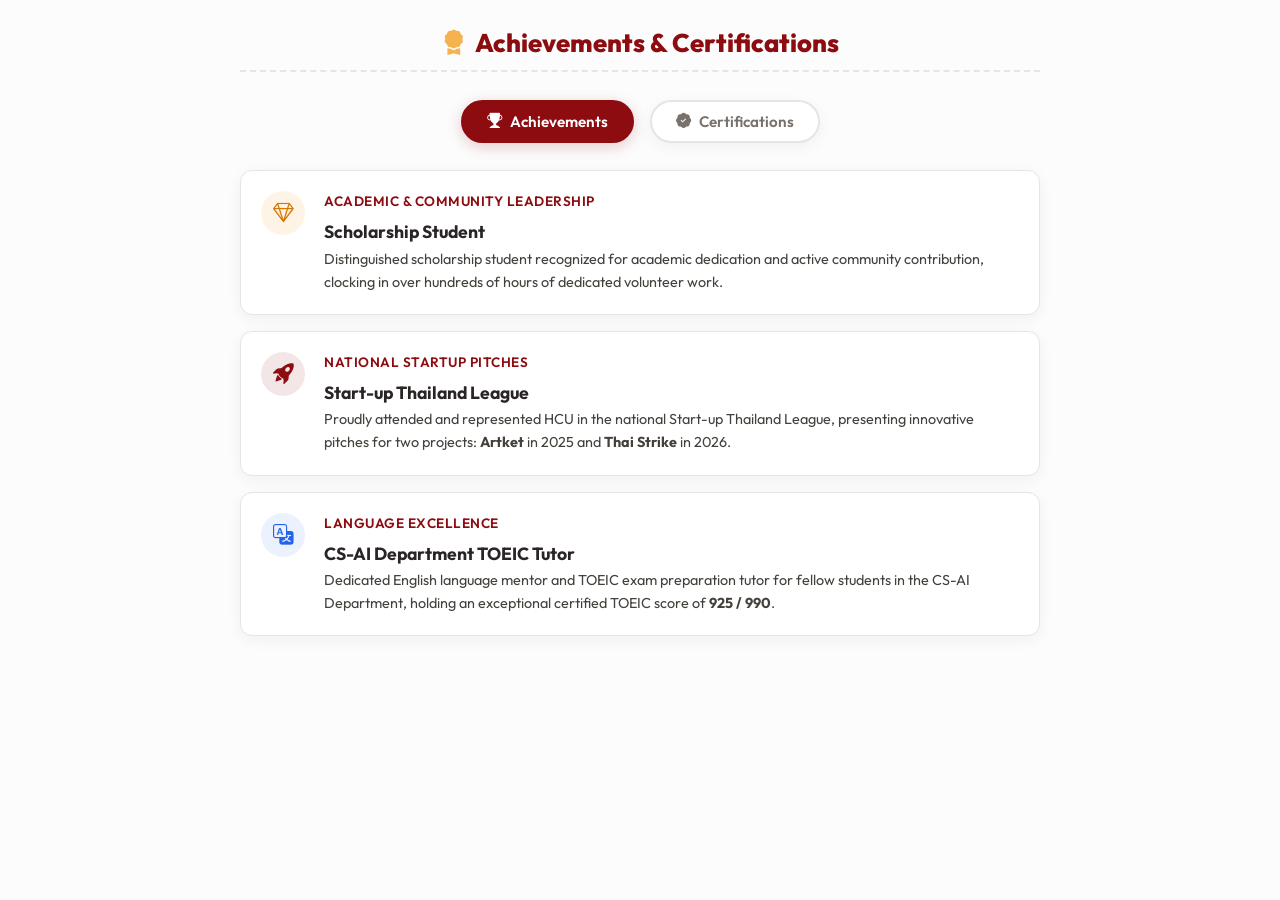
==== achievements.html @ 488669ae "Add files via upload" ====
<!DOCTYPE html>
<html lang="en">
<head>
  <meta charset="UTF-8">
  <meta name="viewport" content="width=device-width, initial-scale=1.0">
  <title>Achievements & Certifications</title>
  <link href="https://fonts.googleapis.com/css2?family=Outfit:wght@300;400;600;700&display=swap" rel="stylesheet">
  <link href="https://cdn.jsdelivr.net/npm/bootstrap-icons@1.10.5/font/bootstrap-icons.css" rel="stylesheet">
  <style>
    :root {
      --primary: #8c0c10; /* Matching MaryIsBat brand theme */
      --primary-hover: #b91c1c;
      --bg-light: #fcfcfc;
      --text-dark: #292524;
      --text-muted: #78716c;
      --accent: #f4b251;
      --transition: all 0.3s cubic-bezier(0.25, 0.8, 0.25, 1);
      --border-radius: 12px;
      --shadow: 0 4px 15px rgba(0, 0, 0, 0.05);
      --border: #e7e5e4;
    }

    * {
      box-sizing: border-box;
      margin: 0;
      padding: 0;
    }

    body {
      font-family: 'Outfit', sans-serif;
      background-color: var(--bg-light);
      color: var(--text-dark);
      padding: 1.5rem;
      min-height: 100vh;
      display: flex;
      flex-direction: column;
      overflow-x: hidden;
      line-height: 1.5;
    }

    .container {
      max-width: 800px;
      margin: 0 auto;
      width: 100%;
      display: flex;
      flex-direction: column;
      gap: 1.2rem;
    }

    header {
      text-align: center;
      padding-bottom: 0.5rem;
      border-bottom: 2px dashed var(--border);
    }

    h1 {
      font-size: 1.6rem;
      font-weight: 800;
      color: var(--primary);
      display: flex;
      align-items: center;
      justify-content: center;
      gap: 8px;
    }

    h1 i {
      color: var(--accent);
      animation: float 2s ease-in-out infinite alternate;
    }

    @keyframes float {
      from { transform: translateY(0); }
      to { transform: translateY(-4px); }
    }

    /* Tab Buttons Styling */
    .tabs-nav {
      display: flex;
      justify-content: center;
      gap: 1rem;
      margin: 0.5rem 0;
    }

    .tab-btn {
      background: #ffffff;
      border: 2px solid var(--border);
      color: var(--text-muted);
      padding: 10px 24px;
      border-radius: 30px;
      font-family: 'Outfit', sans-serif;
      font-weight: 600;
      font-size: 0.95rem;
      cursor: pointer;
      display: flex;
      align-items: center;
      gap: 8px;
      transition: var(--transition);
      box-shadow: var(--shadow);
    }

    .tab-btn:hover {
      border-color: var(--primary);
      color: var(--primary);
      transform: translateY(-1px);
    }

    .tab-btn.active {
      background: var(--primary);
      border-color: var(--primary);
      color: #ffffff;
      box-shadow: 0 4px 15px rgba(140, 12, 16, 0.2);
    }

    /* Content Area Styles */
    .tab-content {
      display: none;
      animation: fadeIn 0.4s ease-out forwards;
    }

    .tab-content.active {
      display: block;
    }

    @keyframes fadeIn {
      from { opacity: 0; transform: translateY(10px); }
      to { opacity: 1; transform: translateY(0); }
    }

    /* Achievements Timeline Card Styling */
    .achieve-list {
      display: flex;
      flex-direction: column;
      gap: 1rem;
    }

    .achieve-card {
      background: #ffffff;
      border: 1px solid var(--border);
      border-radius: var(--border-radius);
      padding: 1.25rem;
      box-shadow: var(--shadow);
      display: flex;
      gap: 1.2rem;
      align-items: flex-start;
      transition: var(--transition);
    }

    .achieve-card:hover {
      transform: translateY(-2px);
      box-shadow: 0 8px 25px rgba(0, 0, 0, 0.08);
      border-color: rgba(140, 12, 16, 0.2);
    }

    .achieve-icon {
      background: rgba(244, 178, 81, 0.15);
      color: #d97706;
      width: 44px;
      height: 44px;
      border-radius: 50%;
      display: flex;
      align-items: center;
      justify-content: center;
      font-size: 1.3rem;
      flex-shrink: 0;
    }

    .achieve-card:nth-child(2) .achieve-icon {
      background: rgba(140, 12, 16, 0.1);
      color: var(--primary);
    }

    .achieve-card:nth-child(3) .achieve-icon {
      background: rgba(59, 130, 246, 0.1);
      color: #2563eb;
    }

    .achieve-info h3 {
      font-size: 1.1rem;
      font-weight: 700;
      color: var(--text-dark);
      margin-bottom: 2px;
    }

    .achieve-info h4 {
      font-size: 0.85rem;
      font-weight: 600;
      color: var(--primary);
      margin-bottom: 8px;
      text-transform: uppercase;
      letter-spacing: 0.5px;
    }

    .achieve-info p {
      font-size: 0.9rem;
      color: #44403c;
      line-height: 1.6;
    }

    /* Certifications Gallery Styling */
    .cert-grid {
      display: grid;
      grid-template-columns: repeat(2, 1fr);
      gap: 1.2rem;
    }

    .cert-card {
      background: #ffffff;
      border: 1px solid var(--border);
      border-radius: var(--border-radius);
      overflow: hidden;
      box-shadow: var(--shadow);
      display: flex;
      flex-direction: column;
      transition: var(--transition);
    }

    .cert-card:hover {
      transform: translateY(-3px);
      box-shadow: 0 10px 25px rgba(0, 0, 0, 0.08);
      border-color: rgba(140, 12, 16, 0.2);
    }

    .cert-img-container {
      width: 100%;
      height: 160px;
      background: #f5f5f4;
      position: relative;
      cursor: zoom-in;
      overflow: hidden;
      border-bottom: 1px solid var(--border);
    }

    .cert-img {
      width: 100%;
      height: 100%;
      object-fit: cover;
      transition: transform 0.5s ease;
    }

    .cert-card:hover .cert-img {
      transform: scale(1.05);
    }

    .cert-zoom-overlay {
      position: absolute;
      top: 0;
      left: 0;
      width: 100%;
      height: 100%;
      background: rgba(0, 0, 0, 0.4);
      display: flex;
      align-items: center;
      justify-content: center;
      opacity: 0;
      transition: var(--transition);
    }

    .cert-img-container:hover .cert-zoom-overlay {
      opacity: 1;
    }

    .cert-zoom-overlay i {
      color: #ffffff;
      font-size: 1.8rem;
    }

    .cert-details {
      padding: 1rem;
      display: flex;
      flex-direction: column;
      gap: 4px;
      flex-grow: 1;
    }

    .cert-title {
      font-size: 0.95rem;
      font-weight: 700;
      color: var(--text-dark);
    }

    .cert-subtitle {
      font-size: 0.8rem;
      font-weight: 600;
      color: var(--primary);
      text-transform: uppercase;
      letter-spacing: 0.5px;
    }

    .cert-desc {
      font-size: 0.8rem;
      color: var(--text-muted);
      line-height: 1.4;
      margin-top: 4px;
    }

    /* Lightbox Modal CSS */
    .lightbox {
      position: fixed;
      top: 0;
      left: 0;
      width: 100vw;
      height: 100vh;
      background: rgba(0, 0, 0, 0.9);
      display: flex;
      align-items: center;
      justify-content: center;
      opacity: 0;
      pointer-events: none;
      transition: opacity 0.3s ease;
      z-index: 9999;
      padding: 2rem;
    }

    .lightbox.show {
      opacity: 1;
      pointer-events: auto;
    }

    .lightbox-img {
      max-width: 90%;
      max-height: 85%;
      border-radius: 6px;
      box-shadow: 0 10px 40px rgba(0, 0, 0, 0.8);
      transform: scale(0.95);
      transition: transform 0.3s cubic-bezier(0.175, 0.885, 0.32, 1.275);
    }

    .lightbox.show .lightbox-img {
      transform: scale(1);
    }

    .lightbox-close {
      position: absolute;
      top: 20px;
      right: 25px;
      background: transparent;
      border: none;
      color: #ffffff;
      font-size: 2.2rem;
      cursor: pointer;
      transition: var(--transition);
    }

    .lightbox-close:hover {
      color: var(--accent);
      transform: scale(1.1);
    }

    .lightbox-caption {
      position: absolute;
      bottom: 25px;
      color: #ffffff;
      font-size: 0.95rem;
      font-family: 'Outfit', sans-serif;
      text-align: center;
      width: 100%;
      letter-spacing: 0.5px;
    }

    @media (max-width: 600px) {
      .cert-grid {
        grid-template-columns: 1fr;
      }
    }
  </style>
</head>
<body>

  <div class="container">
    <header>
      <h1><i class="bi bi-award-fill"></i> Achievements & Certifications</h1>
    </header>

    <!-- Navigation Tab Buttons -->
    <nav class="tabs-nav">
      <button class="tab-btn active" onclick="switchTab('achievements', this)">
        <i class="bi bi-trophy-fill"></i> Achievements
      </button>
      <button class="tab-btn" onclick="switchTab('certifications', this)">
        <i class="bi bi-patch-check-fill"></i> Certifications
      </button>
    </nav>

    <!-- TAB 1: Achievements List -->
    <main id="achievements" class="tab-content active">
      <div class="achieve-list">
        <!-- Achievement 1 -->
        <article class="achieve-card">
          <div class="achieve-icon">
            <i class="bi bi-gem"></i>
          </div>
          <div class="achieve-info">
            <h4>Academic & Community Leadership</h4>
            <h3>Scholarship Student</h3>
            <p>Distinguished scholarship student recognized for academic dedication and active community contribution, clocking in over hundreds of hours of dedicated volunteer work.</p>
          </div>
        </article>

        <!-- Achievement 2 -->
        <article class="achieve-card">
          <div class="achieve-icon">
            <i class="bi bi-rocket-takeoff-fill"></i>
          </div>
          <div class="achieve-info">
            <h4>National Startup Pitches</h4>
            <h3>Start-up Thailand League</h3>
            <p>Proudly attended and represented HCU in the national Start-up Thailand League, presenting innovative pitches for two projects: <strong>Artket</strong> in 2025 and <strong>Thai Strike</strong> in 2026.</p>
          </div>
        </article>

        <!-- Achievement 3 -->
        <article class="achieve-card">
          <div class="achieve-icon">
            <i class="bi bi-translate"></i>
          </div>
          <div class="achieve-info">
            <h4>Language Excellence</h4>
            <h3>CS-AI Department TOEIC Tutor</h3>
            <p>Dedicated English language mentor and TOEIC exam preparation tutor for fellow students in the CS-AI Department, holding an exceptional certified TOEIC score of <strong>925 / 990</strong>.</p>
          </div>
        </article>
      </div>
    </main>

    <!-- TAB 2: Certifications Gallery -->
    <main id="certifications" class="tab-content">
      <div class="cert-grid">
        <!-- Cert 1: TOEIC -->
        <article class="cert-card">
          <div class="cert-img-container" onclick="openLightbox('../certs/TOEIC score.png', 'Official TOEIC Test Score Report: 925 / 990')">
            <img src="../certs/TOEIC score.png" alt="TOEIC score certificate" class="cert-img">
            <div class="cert-zoom-overlay"><i class="bi bi-zoom-in"></i></div>
          </div>
          <div class="cert-details">
            <span class="cert-subtitle">Language Fluency</span>
            <h3 class="cert-title">TOEIC Official Score</h3>
            <p class="cert-desc">Test of English for International Communication showing an advanced score of 925.</p>
          </div>
        </article>

        <!-- Cert 2: Startup League -->
        <article class="cert-card">
          <div class="cert-img-container" onclick="openLightbox('../certs/Startup League.jpg', 'Startup League Certification')">
            <img src="../certs/Startup League.jpg" alt="Startup League certificate" class="cert-img">
            <div class="cert-zoom-overlay"><i class="bi bi-zoom-in"></i></div>
          </div>
          <div class="cert-details">
            <span class="cert-subtitle">Entrepreneurship</span>
            <h3 class="cert-title">Startup League Certification</h3>
            <p class="cert-desc">Certification showing active attendance and pitch competition at the Startup League.</p>
          </div>
        </article>

        <!-- Cert 3: Y1 Leader -->
        <article class="cert-card">
          <div class="cert-img-container" onclick="openLightbox('../certs/Leader of Y1.jpg', 'Computer Science Representative Year 1 Certificate')">
            <img src="../certs/Leader of Y1.jpg" alt="CS Leader Year 1 certificate" class="cert-img">
            <div class="cert-zoom-overlay"><i class="bi bi-zoom-in"></i></div>
          </div>
          <div class="cert-details">
            <span class="cert-subtitle">Cohort Representative</span>
            <h3 class="cert-title">Leader of Year 1</h3>
            <p class="cert-desc">Representative certificate showing leadership of the Computer Science cohort for Year 1.</p>
          </div>
        </article>

        <!-- Cert 4: Y2 Leader -->
        <article class="cert-card">
          <div class="cert-img-container" onclick="openLightbox('../certs/Leader of Y2.jpg', 'Computer Science Representative Year 2 Certificate')">
            <img src="../certs/Leader of Y2.jpg" alt="CS Leader Year 2 certificate" class="cert-img">
            <div class="cert-zoom-overlay"><i class="bi bi-zoom-in"></i></div>
          </div>
          <div class="cert-details">
            <span class="cert-subtitle">Cohort Representative</span>
            <h3 class="cert-title">Leader of Year 2</h3>
            <p class="cert-desc">Representative certificate showing leadership of the Computer Science cohort for Year 2.</p>
          </div>
        </article>

        <!-- Cert 5: Honor Reward -->
        <article class="cert-card">
          <div class="cert-img-container" onclick="openLightbox('../certs/Honor reward.jpg', 'Outstanding Academic Honor Certificate')">
            <img src="../certs/Honor reward.jpg" alt="Academic honor award certificate" class="cert-img">
            <div class="cert-zoom-overlay"><i class="bi bi-zoom-in"></i></div>
          </div>
          <div class="cert-details">
            <span class="cert-subtitle">Academic Distinction</span>
            <h3 class="cert-title">Honor Reward Certificate</h3>
            <p class="cert-desc">Official academic honor reward recognizing exceptional scholarship and results.</p>
          </div>
        </article>
      </div>
    </main>
  </div>

  <!-- Zoom Lightbox Modal -->
  <div id="lightboxModal" class="lightbox" onclick="closeLightbox()">
    <button class="lightbox-close" onclick="closeLightbox()">&times;</button>
    <img id="lightboxImg" src="" alt="Zoomed Certificate" class="lightbox-img" onclick="event.stopPropagation()">
    <div id="lightboxCaption" class="lightbox-caption"></div>
  </div>

  <script>
    // Tab switching manager
    function switchTab(tabId, btnElement) {
      // Deactivate all tabs
      const tabs = document.querySelectorAll('.tab-content');
      tabs.forEach(t => t.classList.remove('active'));

      const buttons = document.querySelectorAll('.tab-btn');
      buttons.forEach(b => b.classList.remove('active'));

      // Activate selected tab
      document.getElementById(tabId).classList.add('active');
      btnElement.classList.add('active');
      
      // Play a quick satisfying button click click
      try {
        const audioCtx = new (window.AudioContext || window.webkitAudioContext)();
        const osc = audioCtx.createOscillator();
        const gain = audioCtx.createGain();
        osc.connect(gain);
        gain.connect(audioCtx.destination);
        osc.frequency.setValueAtTime(500, audioCtx.currentTime);
        gain.gain.setValueAtTime(0.02, audioCtx.currentTime);
        gain.gain.linearRampToValueAtTime(0.001, audioCtx.currentTime + 0.08);
        osc.start();
        osc.stop(audioCtx.currentTime + 0.08);
      } catch(e) {}
    }

    // Lightbox overlays functions
    function openLightbox(imgSrc, captionText) {
      const modal = document.getElementById("lightboxModal");
      const img = document.getElementById("lightboxImg");
      const caption = document.getElementById("lightboxCaption");
      
      img.src = imgSrc;
      caption.innerText = captionText;
      modal.classList.add("show");
    }

    function closeLightbox() {
      const modal = document.getElementById("lightboxModal");
      modal.classList.remove("show");
    }

    // Support escape key to close lightbox
    document.addEventListener("keydown", (e) => {
      if (e.key === "Escape") {
        closeLightbox();
      }
    });
  </script>
</body>
</html>
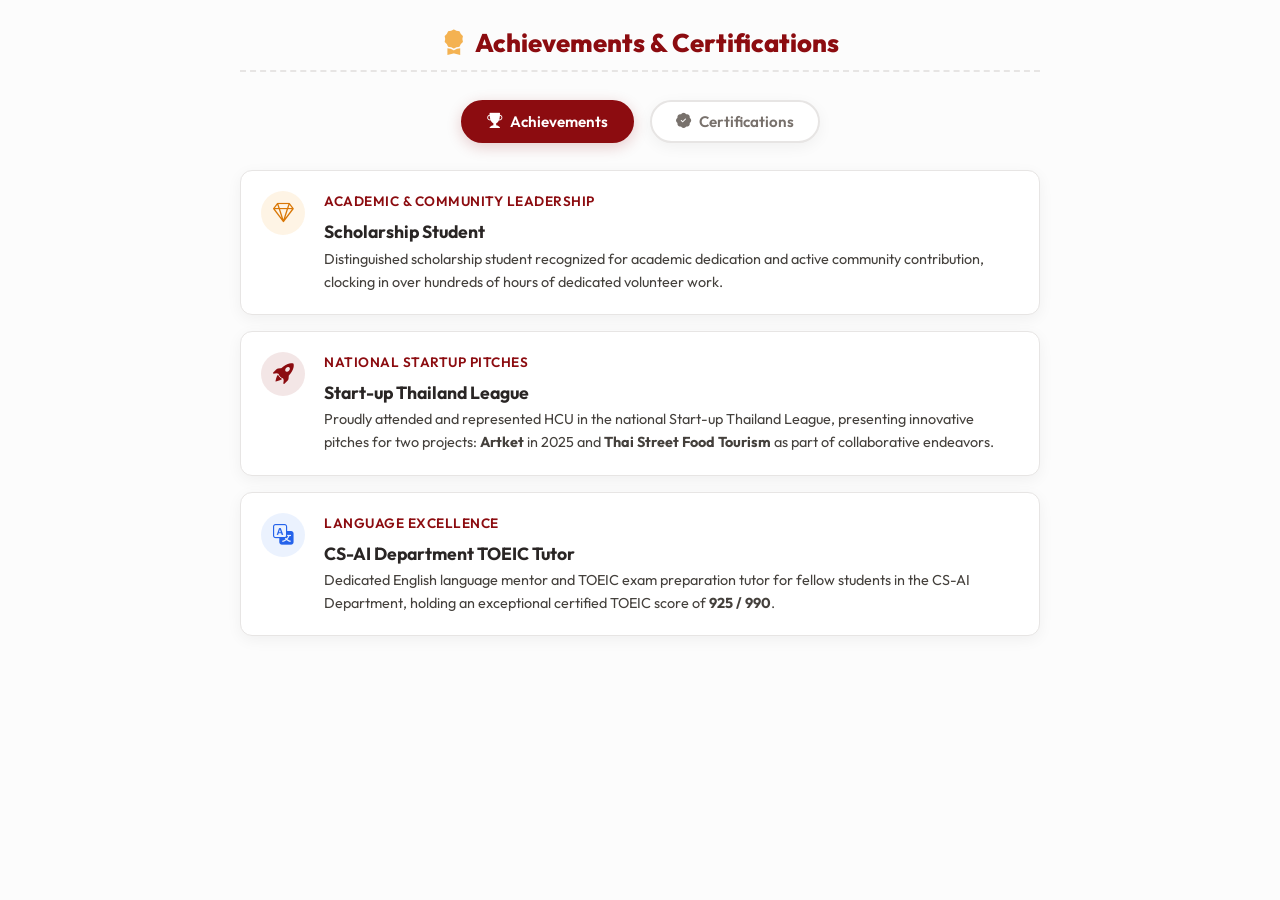
==== commit 0c7c3b55: "Fix certificate image paths to use GitHub raw URLs for proper loading on GitHub Pages" ====
--- a/achievements.html
+++ b/achievements.html
@@ -404,7 +404,7 @@
           <div class="achieve-info">
             <h4>National Startup Pitches</h4>
             <h3>Start-up Thailand League</h3>
-            <p>Proudly attended and represented HCU in the national Start-up Thailand League, presenting innovative pitches for two projects: <strong>Artket</strong> in 2025 and <strong>Thai Strike</strong> in 2026.</p>
+            <p>Proudly attended and represented HCU in the national Start-up Thailand League, presenting innovative pitches for two projects: <strong>Artket</strong> in 2025 and <strong>Thai Street Food Tourism</strong> as part of collaborative endeavors.</p>
           </div>
         </article>
 
@@ -427,8 +427,8 @@
       <div class="cert-grid">
         <!-- Cert 1: TOEIC -->
         <article class="cert-card">
-          <div class="cert-img-container" onclick="openLightbox('../certs/TOEIC score.png', 'Official TOEIC Test Score Report: 925 / 990')">
-            <img src="../certs/TOEIC score.png" alt="TOEIC score certificate" class="cert-img">
+          <div class="cert-img-container" onclick="openLightbox('https://raw.githubusercontent.com/MaryIsBat/MaryIsBat/main/certs/TOEIC%20score.png', 'Official TOEIC Test Score Report: 925 / 990')">
+            <img src="https://raw.githubusercontent.com/MaryIsBat/MaryIsBat/main/certs/TOEIC%20score.png" alt="TOEIC score certificate" class="cert-img">
             <div class="cert-zoom-overlay"><i class="bi bi-zoom-in"></i></div>
           </div>
           <div class="cert-details">
@@ -440,8 +440,8 @@
 
         <!-- Cert 2: Startup League -->
         <article class="cert-card">
-          <div class="cert-img-container" onclick="openLightbox('../certs/Startup League.jpg', 'Startup League Certification')">
-            <img src="../certs/Startup League.jpg" alt="Startup League certificate" class="cert-img">
+          <div class="cert-img-container" onclick="openLightbox('https://raw.githubusercontent.com/MaryIsBat/MaryIsBat/main/certs/Startup%20League.jpg', 'Startup League Certification')">
+            <img src="https://raw.githubusercontent.com/MaryIsBat/MaryIsBat/main/certs/Startup%20League.jpg" alt="Startup League certificate" class="cert-img">
             <div class="cert-zoom-overlay"><i class="bi bi-zoom-in"></i></div>
           </div>
           <div class="cert-details">
@@ -453,8 +453,8 @@
 
         <!-- Cert 3: Y1 Leader -->
         <article class="cert-card">
-          <div class="cert-img-container" onclick="openLightbox('../certs/Leader of Y1.jpg', 'Computer Science Representative Year 1 Certificate')">
-            <img src="../certs/Leader of Y1.jpg" alt="CS Leader Year 1 certificate" class="cert-img">
+          <div class="cert-img-container" onclick="openLightbox('https://raw.githubusercontent.com/MaryIsBat/MaryIsBat/main/certs/Leader%20of%20Y1.jpg', 'Computer Science Representative Year 1 Certificate')">
+            <img src="https://raw.githubusercontent.com/MaryIsBat/MaryIsBat/main/certs/Leader%20of%20Y1.jpg" alt="CS Leader Year 1 certificate" class="cert-img">
             <div class="cert-zoom-overlay"><i class="bi bi-zoom-in"></i></div>
           </div>
           <div class="cert-details">
@@ -466,8 +466,8 @@
 
         <!-- Cert 4: Y2 Leader -->
         <article class="cert-card">
-          <div class="cert-img-container" onclick="openLightbox('../certs/Leader of Y2.jpg', 'Computer Science Representative Year 2 Certificate')">
-            <img src="../certs/Leader of Y2.jpg" alt="CS Leader Year 2 certificate" class="cert-img">
+          <div class="cert-img-container" onclick="openLightbox('https://raw.githubusercontent.com/MaryIsBat/MaryIsBat/main/certs/Leader%20of%20Y2.jpg', 'Computer Science Representative Year 2 Certificate')">
+            <img src="https://raw.githubusercontent.com/MaryIsBat/MaryIsBat/main/certs/Leader%20of%20Y2.jpg" alt="CS Leader Year 2 certificate" class="cert-img">
             <div class="cert-zoom-overlay"><i class="bi bi-zoom-in"></i></div>
           </div>
           <div class="cert-details">
@@ -479,8 +479,8 @@
 
         <!-- Cert 5: Honor Reward -->
         <article class="cert-card">
-          <div class="cert-img-container" onclick="openLightbox('../certs/Honor reward.jpg', 'Outstanding Academic Honor Certificate')">
-            <img src="../certs/Honor reward.jpg" alt="Academic honor award certificate" class="cert-img">
+          <div class="cert-img-container" onclick="openLightbox('https://raw.githubusercontent.com/MaryIsBat/MaryIsBat/main/certs/Honor%20reward.jpg', 'Outstanding Academic Honor Certificate')">
+            <img src="https://raw.githubusercontent.com/MaryIsBat/MaryIsBat/main/certs/Honor%20reward.jpg" alt="Academic honor award certificate" class="cert-img">
             <div class="cert-zoom-overlay"><i class="bi bi-zoom-in"></i></div>
           </div>
           <div class="cert-details">
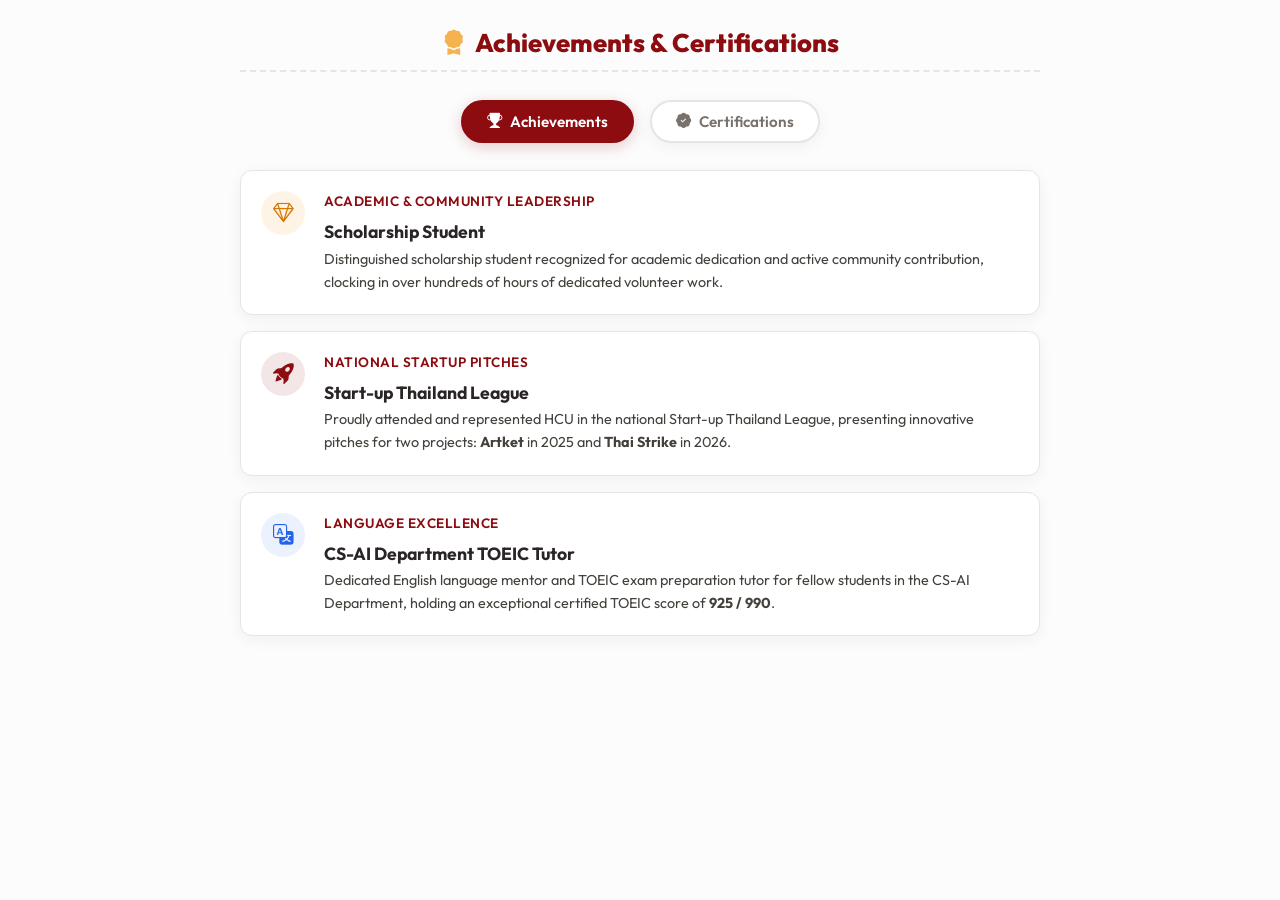
==== commit d187df74: "Add files via upload" ====
--- a/achievements.html
+++ b/achievements.html
@@ -1,556 +1,556 @@
-<!DOCTYPE html>
-<html lang="en">
-<head>
-  <meta charset="UTF-8">
-  <meta name="viewport" content="width=device-width, initial-scale=1.0">
-  <title>Achievements & Certifications</title>
-  <link href="https://fonts.googleapis.com/css2?family=Outfit:wght@300;400;600;700&display=swap" rel="stylesheet">
-  <link href="https://cdn.jsdelivr.net/npm/bootstrap-icons@1.10.5/font/bootstrap-icons.css" rel="stylesheet">
-  <style>
-    :root {
-      --primary: #8c0c10; /* Matching MaryIsBat brand theme */
-      --primary-hover: #b91c1c;
-      --bg-light: #fcfcfc;
-      --text-dark: #292524;
-      --text-muted: #78716c;
-      --accent: #f4b251;
-      --transition: all 0.3s cubic-bezier(0.25, 0.8, 0.25, 1);
-      --border-radius: 12px;
-      --shadow: 0 4px 15px rgba(0, 0, 0, 0.05);
-      --border: #e7e5e4;
-    }
-
-    * {
-      box-sizing: border-box;
-      margin: 0;
-      padding: 0;
-    }
-
-    body {
-      font-family: 'Outfit', sans-serif;
-      background-color: var(--bg-light);
-      color: var(--text-dark);
-      padding: 1.5rem;
-      min-height: 100vh;
-      display: flex;
-      flex-direction: column;
-      overflow-x: hidden;
-      line-height: 1.5;
-    }
-
-    .container {
-      max-width: 800px;
-      margin: 0 auto;
-      width: 100%;
-      display: flex;
-      flex-direction: column;
-      gap: 1.2rem;
-    }
-
-    header {
-      text-align: center;
-      padding-bottom: 0.5rem;
-      border-bottom: 2px dashed var(--border);
-    }
-
-    h1 {
-      font-size: 1.6rem;
-      font-weight: 800;
-      color: var(--primary);
-      display: flex;
-      align-items: center;
-      justify-content: center;
-      gap: 8px;
-    }
-
-    h1 i {
-      color: var(--accent);
-      animation: float 2s ease-in-out infinite alternate;
-    }
-
-    @keyframes float {
-      from { transform: translateY(0); }
-      to { transform: translateY(-4px); }
-    }
-
-    /* Tab Buttons Styling */
-    .tabs-nav {
-      display: flex;
-      justify-content: center;
-      gap: 1rem;
-      margin: 0.5rem 0;
-    }
-
-    .tab-btn {
-      background: #ffffff;
-      border: 2px solid var(--border);
-      color: var(--text-muted);
-      padding: 10px 24px;
-      border-radius: 30px;
-      font-family: 'Outfit', sans-serif;
-      font-weight: 600;
-      font-size: 0.95rem;
-      cursor: pointer;
-      display: flex;
-      align-items: center;
-      gap: 8px;
-      transition: var(--transition);
-      box-shadow: var(--shadow);
-    }
-
-    .tab-btn:hover {
-      border-color: var(--primary);
-      color: var(--primary);
-      transform: translateY(-1px);
-    }
-
-    .tab-btn.active {
-      background: var(--primary);
-      border-color: var(--primary);
-      color: #ffffff;
-      box-shadow: 0 4px 15px rgba(140, 12, 16, 0.2);
-    }
-
-    /* Content Area Styles */
-    .tab-content {
-      display: none;
-      animation: fadeIn 0.4s ease-out forwards;
-    }
-
-    .tab-content.active {
-      display: block;
-    }
-
-    @keyframes fadeIn {
-      from { opacity: 0; transform: translateY(10px); }
-      to { opacity: 1; transform: translateY(0); }
-    }
-
-    /* Achievements Timeline Card Styling */
-    .achieve-list {
-      display: flex;
-      flex-direction: column;
-      gap: 1rem;
-    }
-
-    .achieve-card {
-      background: #ffffff;
-      border: 1px solid var(--border);
-      border-radius: var(--border-radius);
-      padding: 1.25rem;
-      box-shadow: var(--shadow);
-      display: flex;
-      gap: 1.2rem;
-      align-items: flex-start;
-      transition: var(--transition);
-    }
-
-    .achieve-card:hover {
-      transform: translateY(-2px);
-      box-shadow: 0 8px 25px rgba(0, 0, 0, 0.08);
-      border-color: rgba(140, 12, 16, 0.2);
-    }
-
-    .achieve-icon {
-      background: rgba(244, 178, 81, 0.15);
-      color: #d97706;
-      width: 44px;
-      height: 44px;
-      border-radius: 50%;
-      display: flex;
-      align-items: center;
-      justify-content: center;
-      font-size: 1.3rem;
-      flex-shrink: 0;
-    }
-
-    .achieve-card:nth-child(2) .achieve-icon {
-      background: rgba(140, 12, 16, 0.1);
-      color: var(--primary);
-    }
-
-    .achieve-card:nth-child(3) .achieve-icon {
-      background: rgba(59, 130, 246, 0.1);
-      color: #2563eb;
-    }
-
-    .achieve-info h3 {
-      font-size: 1.1rem;
-      font-weight: 700;
-      color: var(--text-dark);
-      margin-bottom: 2px;
-    }
-
-    .achieve-info h4 {
-      font-size: 0.85rem;
-      font-weight: 600;
-      color: var(--primary);
-      margin-bottom: 8px;
-      text-transform: uppercase;
-      letter-spacing: 0.5px;
-    }
-
-    .achieve-info p {
-      font-size: 0.9rem;
-      color: #44403c;
-      line-height: 1.6;
-    }
-
-    /* Certifications Gallery Styling */
-    .cert-grid {
-      display: grid;
-      grid-template-columns: repeat(2, 1fr);
-      gap: 1.2rem;
-    }
-
-    .cert-card {
-      background: #ffffff;
-      border: 1px solid var(--border);
-      border-radius: var(--border-radius);
-      overflow: hidden;
-      box-shadow: var(--shadow);
-      display: flex;
-      flex-direction: column;
-      transition: var(--transition);
-    }
-
-    .cert-card:hover {
-      transform: translateY(-3px);
-      box-shadow: 0 10px 25px rgba(0, 0, 0, 0.08);
-      border-color: rgba(140, 12, 16, 0.2);
-    }
-
-    .cert-img-container {
-      width: 100%;
-      height: 160px;
-      background: #f5f5f4;
-      position: relative;
-      cursor: zoom-in;
-      overflow: hidden;
-      border-bottom: 1px solid var(--border);
-    }
-
-    .cert-img {
-      width: 100%;
-      height: 100%;
-      object-fit: cover;
-      transition: transform 0.5s ease;
-    }
-
-    .cert-card:hover .cert-img {
-      transform: scale(1.05);
-    }
-
-    .cert-zoom-overlay {
-      position: absolute;
-      top: 0;
-      left: 0;
-      width: 100%;
-      height: 100%;
-      background: rgba(0, 0, 0, 0.4);
-      display: flex;
-      align-items: center;
-      justify-content: center;
-      opacity: 0;
-      transition: var(--transition);
-    }
-
-    .cert-img-container:hover .cert-zoom-overlay {
-      opacity: 1;
-    }
-
-    .cert-zoom-overlay i {
-      color: #ffffff;
-      font-size: 1.8rem;
-    }
-
-    .cert-details {
-      padding: 1rem;
-      display: flex;
-      flex-direction: column;
-      gap: 4px;
-      flex-grow: 1;
-    }
-
-    .cert-title {
-      font-size: 0.95rem;
-      font-weight: 700;
-      color: var(--text-dark);
-    }
-
-    .cert-subtitle {
-      font-size: 0.8rem;
-      font-weight: 600;
-      color: var(--primary);
-      text-transform: uppercase;
-      letter-spacing: 0.5px;
-    }
-
-    .cert-desc {
-      font-size: 0.8rem;
-      color: var(--text-muted);
-      line-height: 1.4;
-      margin-top: 4px;
-    }
-
-    /* Lightbox Modal CSS */
-    .lightbox {
-      position: fixed;
-      top: 0;
-      left: 0;
-      width: 100vw;
-      height: 100vh;
-      background: rgba(0, 0, 0, 0.9);
-      display: flex;
-      align-items: center;
-      justify-content: center;
-      opacity: 0;
-      pointer-events: none;
-      transition: opacity 0.3s ease;
-      z-index: 9999;
-      padding: 2rem;
-    }
-
-    .lightbox.show {
-      opacity: 1;
-      pointer-events: auto;
-    }
-
-    .lightbox-img {
-      max-width: 90%;
-      max-height: 85%;
-      border-radius: 6px;
-      box-shadow: 0 10px 40px rgba(0, 0, 0, 0.8);
-      transform: scale(0.95);
-      transition: transform 0.3s cubic-bezier(0.175, 0.885, 0.32, 1.275);
-    }
-
-    .lightbox.show .lightbox-img {
-      transform: scale(1);
-    }
-
-    .lightbox-close {
-      position: absolute;
-      top: 20px;
-      right: 25px;
-      background: transparent;
-      border: none;
-      color: #ffffff;
-      font-size: 2.2rem;
-      cursor: pointer;
-      transition: var(--transition);
-    }
-
-    .lightbox-close:hover {
-      color: var(--accent);
-      transform: scale(1.1);
-    }
-
-    .lightbox-caption {
-      position: absolute;
-      bottom: 25px;
-      color: #ffffff;
-      font-size: 0.95rem;
-      font-family: 'Outfit', sans-serif;
-      text-align: center;
-      width: 100%;
-      letter-spacing: 0.5px;
-    }
-
-    @media (max-width: 600px) {
-      .cert-grid {
-        grid-template-columns: 1fr;
-      }
-    }
-  </style>
-</head>
-<body>
-
-  <div class="container">
-    <header>
-      <h1><i class="bi bi-award-fill"></i> Achievements & Certifications</h1>
-    </header>
-
-    <!-- Navigation Tab Buttons -->
-    <nav class="tabs-nav">
-      <button class="tab-btn active" onclick="switchTab('achievements', this)">
-        <i class="bi bi-trophy-fill"></i> Achievements
-      </button>
-      <button class="tab-btn" onclick="switchTab('certifications', this)">
-        <i class="bi bi-patch-check-fill"></i> Certifications
-      </button>
-    </nav>
-
-    <!-- TAB 1: Achievements List -->
-    <main id="achievements" class="tab-content active">
-      <div class="achieve-list">
-        <!-- Achievement 1 -->
-        <article class="achieve-card">
-          <div class="achieve-icon">
-            <i class="bi bi-gem"></i>
-          </div>
-          <div class="achieve-info">
-            <h4>Academic & Community Leadership</h4>
-            <h3>Scholarship Student</h3>
-            <p>Distinguished scholarship student recognized for academic dedication and active community contribution, clocking in over hundreds of hours of dedicated volunteer work.</p>
-          </div>
-        </article>
-
-        <!-- Achievement 2 -->
-        <article class="achieve-card">
-          <div class="achieve-icon">
-            <i class="bi bi-rocket-takeoff-fill"></i>
-          </div>
-          <div class="achieve-info">
-            <h4>National Startup Pitches</h4>
-            <h3>Start-up Thailand League</h3>
-            <p>Proudly attended and represented HCU in the national Start-up Thailand League, presenting innovative pitches for two projects: <strong>Artket</strong> in 2025 and <strong>Thai Street Food Tourism</strong> as part of collaborative endeavors.</p>
-          </div>
-        </article>
-
-        <!-- Achievement 3 -->
-        <article class="achieve-card">
-          <div class="achieve-icon">
-            <i class="bi bi-translate"></i>
-          </div>
-          <div class="achieve-info">
-            <h4>Language Excellence</h4>
-            <h3>CS-AI Department TOEIC Tutor</h3>
-            <p>Dedicated English language mentor and TOEIC exam preparation tutor for fellow students in the CS-AI Department, holding an exceptional certified TOEIC score of <strong>925 / 990</strong>.</p>
-          </div>
-        </article>
-      </div>
-    </main>
-
-    <!-- TAB 2: Certifications Gallery -->
-    <main id="certifications" class="tab-content">
-      <div class="cert-grid">
-        <!-- Cert 1: TOEIC -->
-        <article class="cert-card">
-          <div class="cert-img-container" onclick="openLightbox('https://raw.githubusercontent.com/MaryIsBat/MaryIsBat/main/certs/TOEIC%20score.png', 'Official TOEIC Test Score Report: 925 / 990')">
-            <img src="https://raw.githubusercontent.com/MaryIsBat/MaryIsBat/main/certs/TOEIC%20score.png" alt="TOEIC score certificate" class="cert-img">
-            <div class="cert-zoom-overlay"><i class="bi bi-zoom-in"></i></div>
-          </div>
-          <div class="cert-details">
-            <span class="cert-subtitle">Language Fluency</span>
-            <h3 class="cert-title">TOEIC Official Score</h3>
-            <p class="cert-desc">Test of English for International Communication showing an advanced score of 925.</p>
-          </div>
-        </article>
-
-        <!-- Cert 2: Startup League -->
-        <article class="cert-card">
-          <div class="cert-img-container" onclick="openLightbox('https://raw.githubusercontent.com/MaryIsBat/MaryIsBat/main/certs/Startup%20League.jpg', 'Startup League Certification')">
-            <img src="https://raw.githubusercontent.com/MaryIsBat/MaryIsBat/main/certs/Startup%20League.jpg" alt="Startup League certificate" class="cert-img">
-            <div class="cert-zoom-overlay"><i class="bi bi-zoom-in"></i></div>
-          </div>
-          <div class="cert-details">
-            <span class="cert-subtitle">Entrepreneurship</span>
-            <h3 class="cert-title">Startup League Certification</h3>
-            <p class="cert-desc">Certification showing active attendance and pitch competition at the Startup League.</p>
-          </div>
-        </article>
-
-        <!-- Cert 3: Y1 Leader -->
-        <article class="cert-card">
-          <div class="cert-img-container" onclick="openLightbox('https://raw.githubusercontent.com/MaryIsBat/MaryIsBat/main/certs/Leader%20of%20Y1.jpg', 'Computer Science Representative Year 1 Certificate')">
-            <img src="https://raw.githubusercontent.com/MaryIsBat/MaryIsBat/main/certs/Leader%20of%20Y1.jpg" alt="CS Leader Year 1 certificate" class="cert-img">
-            <div class="cert-zoom-overlay"><i class="bi bi-zoom-in"></i></div>
-          </div>
-          <div class="cert-details">
-            <span class="cert-subtitle">Cohort Representative</span>
-            <h3 class="cert-title">Leader of Year 1</h3>
-            <p class="cert-desc">Representative certificate showing leadership of the Computer Science cohort for Year 1.</p>
-          </div>
-        </article>
-
-        <!-- Cert 4: Y2 Leader -->
-        <article class="cert-card">
-          <div class="cert-img-container" onclick="openLightbox('https://raw.githubusercontent.com/MaryIsBat/MaryIsBat/main/certs/Leader%20of%20Y2.jpg', 'Computer Science Representative Year 2 Certificate')">
-            <img src="https://raw.githubusercontent.com/MaryIsBat/MaryIsBat/main/certs/Leader%20of%20Y2.jpg" alt="CS Leader Year 2 certificate" class="cert-img">
-            <div class="cert-zoom-overlay"><i class="bi bi-zoom-in"></i></div>
-          </div>
-          <div class="cert-details">
-            <span class="cert-subtitle">Cohort Representative</span>
-            <h3 class="cert-title">Leader of Year 2</h3>
-            <p class="cert-desc">Representative certificate showing leadership of the Computer Science cohort for Year 2.</p>
-          </div>
-        </article>
-
-        <!-- Cert 5: Honor Reward -->
-        <article class="cert-card">
-          <div class="cert-img-container" onclick="openLightbox('https://raw.githubusercontent.com/MaryIsBat/MaryIsBat/main/certs/Honor%20reward.jpg', 'Outstanding Academic Honor Certificate')">
-            <img src="https://raw.githubusercontent.com/MaryIsBat/MaryIsBat/main/certs/Honor%20reward.jpg" alt="Academic honor award certificate" class="cert-img">
-            <div class="cert-zoom-overlay"><i class="bi bi-zoom-in"></i></div>
-          </div>
-          <div class="cert-details">
-            <span class="cert-subtitle">Academic Distinction</span>
-            <h3 class="cert-title">Honor Reward Certificate</h3>
-            <p class="cert-desc">Official academic honor reward recognizing exceptional scholarship and results.</p>
-          </div>
-        </article>
-      </div>
-    </main>
-  </div>
-
-  <!-- Zoom Lightbox Modal -->
-  <div id="lightboxModal" class="lightbox" onclick="closeLightbox()">
-    <button class="lightbox-close" onclick="closeLightbox()">&times;</button>
-    <img id="lightboxImg" src="" alt="Zoomed Certificate" class="lightbox-img" onclick="event.stopPropagation()">
-    <div id="lightboxCaption" class="lightbox-caption"></div>
-  </div>
-
-  <script>
-    // Tab switching manager
-    function switchTab(tabId, btnElement) {
-      // Deactivate all tabs
-      const tabs = document.querySelectorAll('.tab-content');
-      tabs.forEach(t => t.classList.remove('active'));
-
-      const buttons = document.querySelectorAll('.tab-btn');
-      buttons.forEach(b => b.classList.remove('active'));
-
-      // Activate selected tab
-      document.getElementById(tabId).classList.add('active');
-      btnElement.classList.add('active');
-      
-      // Play a quick satisfying button click click
-      try {
-        const audioCtx = new (window.AudioContext || window.webkitAudioContext)();
-        const osc = audioCtx.createOscillator();
-        const gain = audioCtx.createGain();
-        osc.connect(gain);
-        gain.connect(audioCtx.destination);
-        osc.frequency.setValueAtTime(500, audioCtx.currentTime);
-        gain.gain.setValueAtTime(0.02, audioCtx.currentTime);
-        gain.gain.linearRampToValueAtTime(0.001, audioCtx.currentTime + 0.08);
-        osc.start();
-        osc.stop(audioCtx.currentTime + 0.08);
-      } catch(e) {}
-    }
-
-    // Lightbox overlays functions
-    function openLightbox(imgSrc, captionText) {
-      const modal = document.getElementById("lightboxModal");
-      const img = document.getElementById("lightboxImg");
-      const caption = document.getElementById("lightboxCaption");
-      
-      img.src = imgSrc;
-      caption.innerText = captionText;
-      modal.classList.add("show");
-    }
-
-    function closeLightbox() {
-      const modal = document.getElementById("lightboxModal");
-      modal.classList.remove("show");
-    }
-
-    // Support escape key to close lightbox
-    document.addEventListener("keydown", (e) => {
-      if (e.key === "Escape") {
-        closeLightbox();
-      }
-    });
-  </script>
-</body>
-</html>
+<!DOCTYPE html>
+<html lang="en">
+<head>
+  <meta charset="UTF-8">
+  <meta name="viewport" content="width=device-width, initial-scale=1.0">
+  <title>Achievements & Certifications</title>
+  <link href="https://fonts.googleapis.com/css2?family=Outfit:wght@300;400;600;700&display=swap" rel="stylesheet">
+  <link href="https://cdn.jsdelivr.net/npm/bootstrap-icons@1.10.5/font/bootstrap-icons.css" rel="stylesheet">
+  <style>
+    :root {
+      --primary: #8c0c10; /* Matching MaryIsBat brand theme */
+      --primary-hover: #b91c1c;
+      --bg-light: #fcfcfc;
+      --text-dark: #292524;
+      --text-muted: #78716c;
+      --accent: #f4b251;
+      --transition: all 0.3s cubic-bezier(0.25, 0.8, 0.25, 1);
+      --border-radius: 12px;
+      --shadow: 0 4px 15px rgba(0, 0, 0, 0.05);
+      --border: #e7e5e4;
+    }
+
+    * {
+      box-sizing: border-box;
+      margin: 0;
+      padding: 0;
+    }
+
+    body {
+      font-family: 'Outfit', sans-serif;
+      background-color: var(--bg-light);
+      color: var(--text-dark);
+      padding: 1.5rem;
+      min-height: 100vh;
+      display: flex;
+      flex-direction: column;
+      overflow-x: hidden;
+      line-height: 1.5;
+    }
+
+    .container {
+      max-width: 800px;
+      margin: 0 auto;
+      width: 100%;
+      display: flex;
+      flex-direction: column;
+      gap: 1.2rem;
+    }
+
+    header {
+      text-align: center;
+      padding-bottom: 0.5rem;
+      border-bottom: 2px dashed var(--border);
+    }
+
+    h1 {
+      font-size: 1.6rem;
+      font-weight: 800;
+      color: var(--primary);
+      display: flex;
+      align-items: center;
+      justify-content: center;
+      gap: 8px;
+    }
+
+    h1 i {
+      color: var(--accent);
+      animation: float 2s ease-in-out infinite alternate;
+    }
+
+    @keyframes float {
+      from { transform: translateY(0); }
+      to { transform: translateY(-4px); }
+    }
+
+    /* Tab Buttons Styling */
+    .tabs-nav {
+      display: flex;
+      justify-content: center;
+      gap: 1rem;
+      margin: 0.5rem 0;
+    }
+
+    .tab-btn {
+      background: #ffffff;
+      border: 2px solid var(--border);
+      color: var(--text-muted);
+      padding: 10px 24px;
+      border-radius: 30px;
+      font-family: 'Outfit', sans-serif;
+      font-weight: 600;
+      font-size: 0.95rem;
+      cursor: pointer;
+      display: flex;
+      align-items: center;
+      gap: 8px;
+      transition: var(--transition);
+      box-shadow: var(--shadow);
+    }
+
+    .tab-btn:hover {
+      border-color: var(--primary);
+      color: var(--primary);
+      transform: translateY(-1px);
+    }
+
+    .tab-btn.active {
+      background: var(--primary);
+      border-color: var(--primary);
+      color: #ffffff;
+      box-shadow: 0 4px 15px rgba(140, 12, 16, 0.2);
+    }
+
+    /* Content Area Styles */
+    .tab-content {
+      display: none;
+      animation: fadeIn 0.4s ease-out forwards;
+    }
+
+    .tab-content.active {
+      display: block;
+    }
+
+    @keyframes fadeIn {
+      from { opacity: 0; transform: translateY(10px); }
+      to { opacity: 1; transform: translateY(0); }
+    }
+
+    /* Achievements Timeline Card Styling */
+    .achieve-list {
+      display: flex;
+      flex-direction: column;
+      gap: 1rem;
+    }
+
+    .achieve-card {
+      background: #ffffff;
+      border: 1px solid var(--border);
+      border-radius: var(--border-radius);
+      padding: 1.25rem;
+      box-shadow: var(--shadow);
+      display: flex;
+      gap: 1.2rem;
+      align-items: flex-start;
+      transition: var(--transition);
+    }
+
+    .achieve-card:hover {
+      transform: translateY(-2px);
+      box-shadow: 0 8px 25px rgba(0, 0, 0, 0.08);
+      border-color: rgba(140, 12, 16, 0.2);
+    }
+
+    .achieve-icon {
+      background: rgba(244, 178, 81, 0.15);
+      color: #d97706;
+      width: 44px;
+      height: 44px;
+      border-radius: 50%;
+      display: flex;
+      align-items: center;
+      justify-content: center;
+      font-size: 1.3rem;
+      flex-shrink: 0;
+    }
+
+    .achieve-card:nth-child(2) .achieve-icon {
+      background: rgba(140, 12, 16, 0.1);
+      color: var(--primary);
+    }
+
+    .achieve-card:nth-child(3) .achieve-icon {
+      background: rgba(59, 130, 246, 0.1);
+      color: #2563eb;
+    }
+
+    .achieve-info h3 {
+      font-size: 1.1rem;
+      font-weight: 700;
+      color: var(--text-dark);
+      margin-bottom: 2px;
+    }
+
+    .achieve-info h4 {
+      font-size: 0.85rem;
+      font-weight: 600;
+      color: var(--primary);
+      margin-bottom: 8px;
+      text-transform: uppercase;
+      letter-spacing: 0.5px;
+    }
+
+    .achieve-info p {
+      font-size: 0.9rem;
+      color: #44403c;
+      line-height: 1.6;
+    }
+
+    /* Certifications Gallery Styling */
+    .cert-grid {
+      display: grid;
+      grid-template-columns: repeat(2, 1fr);
+      gap: 1.2rem;
+    }
+
+    .cert-card {
+      background: #ffffff;
+      border: 1px solid var(--border);
+      border-radius: var(--border-radius);
+      overflow: hidden;
+      box-shadow: var(--shadow);
+      display: flex;
+      flex-direction: column;
+      transition: var(--transition);
+    }
+
+    .cert-card:hover {
+      transform: translateY(-3px);
+      box-shadow: 0 10px 25px rgba(0, 0, 0, 0.08);
+      border-color: rgba(140, 12, 16, 0.2);
+    }
+
+    .cert-img-container {
+      width: 100%;
+      height: 160px;
+      background: #f5f5f4;
+      position: relative;
+      cursor: zoom-in;
+      overflow: hidden;
+      border-bottom: 1px solid var(--border);
+    }
+
+    .cert-img {
+      width: 100%;
+      height: 100%;
+      object-fit: cover;
+      transition: transform 0.5s ease;
+    }
+
+    .cert-card:hover .cert-img {
+      transform: scale(1.05);
+    }
+
+    .cert-zoom-overlay {
+      position: absolute;
+      top: 0;
+      left: 0;
+      width: 100%;
+      height: 100%;
+      background: rgba(0, 0, 0, 0.4);
+      display: flex;
+      align-items: center;
+      justify-content: center;
+      opacity: 0;
+      transition: var(--transition);
+    }
+
+    .cert-img-container:hover .cert-zoom-overlay {
+      opacity: 1;
+    }
+
+    .cert-zoom-overlay i {
+      color: #ffffff;
+      font-size: 1.8rem;
+    }
+
+    .cert-details {
+      padding: 1rem;
+      display: flex;
+      flex-direction: column;
+      gap: 4px;
+      flex-grow: 1;
+    }
+
+    .cert-title {
+      font-size: 0.95rem;
+      font-weight: 700;
+      color: var(--text-dark);
+    }
+
+    .cert-subtitle {
+      font-size: 0.8rem;
+      font-weight: 600;
+      color: var(--primary);
+      text-transform: uppercase;
+      letter-spacing: 0.5px;
+    }
+
+    .cert-desc {
+      font-size: 0.8rem;
+      color: var(--text-muted);
+      line-height: 1.4;
+      margin-top: 4px;
+    }
+
+    /* Lightbox Modal CSS */
+    .lightbox {
+      position: fixed;
+      top: 0;
+      left: 0;
+      width: 100vw;
+      height: 100vh;
+      background: rgba(0, 0, 0, 0.9);
+      display: flex;
+      align-items: center;
+      justify-content: center;
+      opacity: 0;
+      pointer-events: none;
+      transition: opacity 0.3s ease;
+      z-index: 9999;
+      padding: 2rem;
+    }
+
+    .lightbox.show {
+      opacity: 1;
+      pointer-events: auto;
+    }
+
+    .lightbox-img {
+      max-width: 90%;
+      max-height: 85%;
+      border-radius: 6px;
+      box-shadow: 0 10px 40px rgba(0, 0, 0, 0.8);
+      transform: scale(0.95);
+      transition: transform 0.3s cubic-bezier(0.175, 0.885, 0.32, 1.275);
+    }
+
+    .lightbox.show .lightbox-img {
+      transform: scale(1);
+    }
+
+    .lightbox-close {
+      position: absolute;
+      top: 20px;
+      right: 25px;
+      background: transparent;
+      border: none;
+      color: #ffffff;
+      font-size: 2.2rem;
+      cursor: pointer;
+      transition: var(--transition);
+    }
+
+    .lightbox-close:hover {
+      color: var(--accent);
+      transform: scale(1.1);
+    }
+
+    .lightbox-caption {
+      position: absolute;
+      bottom: 25px;
+      color: #ffffff;
+      font-size: 0.95rem;
+      font-family: 'Outfit', sans-serif;
+      text-align: center;
+      width: 100%;
+      letter-spacing: 0.5px;
+    }
+
+    @media (max-width: 600px) {
+      .cert-grid {
+        grid-template-columns: 1fr;
+      }
+    }
+  </style>
+</head>
+<body>
+
+  <div class="container">
+    <header>
+      <h1><i class="bi bi-award-fill"></i> Achievements & Certifications</h1>
+    </header>
+
+    <!-- Navigation Tab Buttons -->
+    <nav class="tabs-nav">
+      <button class="tab-btn active" onclick="switchTab('achievements', this)">
+        <i class="bi bi-trophy-fill"></i> Achievements
+      </button>
+      <button class="tab-btn" onclick="switchTab('certifications', this)">
+        <i class="bi bi-patch-check-fill"></i> Certifications
+      </button>
+    </nav>
+
+    <!-- TAB 1: Achievements List -->
+    <main id="achievements" class="tab-content active">
+      <div class="achieve-list">
+        <!-- Achievement 1 -->
+        <article class="achieve-card">
+          <div class="achieve-icon">
+            <i class="bi bi-gem"></i>
+          </div>
+          <div class="achieve-info">
+            <h4>Academic & Community Leadership</h4>
+            <h3>Scholarship Student</h3>
+            <p>Distinguished scholarship student recognized for academic dedication and active community contribution, clocking in over hundreds of hours of dedicated volunteer work.</p>
+          </div>
+        </article>
+
+        <!-- Achievement 2 -->
+        <article class="achieve-card">
+          <div class="achieve-icon">
+            <i class="bi bi-rocket-takeoff-fill"></i>
+          </div>
+          <div class="achieve-info">
+            <h4>National Startup Pitches</h4>
+            <h3>Start-up Thailand League</h3>
+            <p>Proudly attended and represented HCU in the national Start-up Thailand League, presenting innovative pitches for two projects: <strong>Artket</strong> in 2025 and <strong>Thai Strike</strong> in 2026.</p>
+          </div>
+        </article>
+
+        <!-- Achievement 3 -->
+        <article class="achieve-card">
+          <div class="achieve-icon">
+            <i class="bi bi-translate"></i>
+          </div>
+          <div class="achieve-info">
+            <h4>Language Excellence</h4>
+            <h3>CS-AI Department TOEIC Tutor</h3>
+            <p>Dedicated English language mentor and TOEIC exam preparation tutor for fellow students in the CS-AI Department, holding an exceptional certified TOEIC score of <strong>925 / 990</strong>.</p>
+          </div>
+        </article>
+      </div>
+    </main>
+
+    <!-- TAB 2: Certifications Gallery -->
+    <main id="certifications" class="tab-content">
+      <div class="cert-grid">
+        <!-- Cert 1: TOEIC -->
+        <article class="cert-card">
+          <div class="cert-img-container" onclick="openLightbox('../certs/TOEIC score.png', 'Official TOEIC Test Score Report: 925 / 990')">
+            <img src="../certs/TOEIC score.png" alt="TOEIC score certificate" class="cert-img">
+            <div class="cert-zoom-overlay"><i class="bi bi-zoom-in"></i></div>
+          </div>
+          <div class="cert-details">
+            <span class="cert-subtitle">Language Fluency</span>
+            <h3 class="cert-title">TOEIC Official Score</h3>
+            <p class="cert-desc">Test of English for International Communication showing an advanced score of 925.</p>
+          </div>
+        </article>
+
+        <!-- Cert 2: Startup League -->
+        <article class="cert-card">
+          <div class="cert-img-container" onclick="openLightbox('../certs/Startup League.jpg', 'Startup League Certification')">
+            <img src="../certs/Startup League.jpg" alt="Startup League certificate" class="cert-img">
+            <div class="cert-zoom-overlay"><i class="bi bi-zoom-in"></i></div>
+          </div>
+          <div class="cert-details">
+            <span class="cert-subtitle">Entrepreneurship</span>
+            <h3 class="cert-title">Startup League Certification</h3>
+            <p class="cert-desc">Certification showing active attendance and pitch competition at the Startup League.</p>
+          </div>
+        </article>
+
+        <!-- Cert 3: Y1 Leader -->
+        <article class="cert-card">
+          <div class="cert-img-container" onclick="openLightbox('../certs/Leader of Y1.jpg', 'Computer Science Representative Year 1 Certificate')">
+            <img src="../certs/Leader of Y1.jpg" alt="CS Leader Year 1 certificate" class="cert-img">
+            <div class="cert-zoom-overlay"><i class="bi bi-zoom-in"></i></div>
+          </div>
+          <div class="cert-details">
+            <span class="cert-subtitle">Cohort Representative</span>
+            <h3 class="cert-title">Leader of Year 1</h3>
+            <p class="cert-desc">Representative certificate showing leadership of the Computer Science cohort for Year 1.</p>
+          </div>
+        </article>
+
+        <!-- Cert 4: Y2 Leader -->
+        <article class="cert-card">
+          <div class="cert-img-container" onclick="openLightbox('../certs/Leader of Y2.jpg', 'Computer Science Representative Year 2 Certificate')">
+            <img src="../certs/Leader of Y2.jpg" alt="CS Leader Year 2 certificate" class="cert-img">
+            <div class="cert-zoom-overlay"><i class="bi bi-zoom-in"></i></div>
+          </div>
+          <div class="cert-details">
+            <span class="cert-subtitle">Cohort Representative</span>
+            <h3 class="cert-title">Leader of Year 2</h3>
+            <p class="cert-desc">Representative certificate showing leadership of the Computer Science cohort for Year 2.</p>
+          </div>
+        </article>
+
+        <!-- Cert 5: Honor Reward -->
+        <article class="cert-card">
+          <div class="cert-img-container" onclick="openLightbox('../certs/Honor reward.jpg', 'Outstanding Academic Honor Certificate')">
+            <img src="../certs/Honor reward.jpg" alt="Academic honor award certificate" class="cert-img">
+            <div class="cert-zoom-overlay"><i class="bi bi-zoom-in"></i></div>
+          </div>
+          <div class="cert-details">
+            <span class="cert-subtitle">Academic Distinction</span>
+            <h3 class="cert-title">Honor Reward Certificate</h3>
+            <p class="cert-desc">Official academic honor reward recognizing exceptional scholarship and results.</p>
+          </div>
+        </article>
+      </div>
+    </main>
+  </div>
+
+  <!-- Zoom Lightbox Modal -->
+  <div id="lightboxModal" class="lightbox" onclick="closeLightbox()">
+    <button class="lightbox-close" onclick="closeLightbox()">&times;</button>
+    <img id="lightboxImg" src="" alt="Zoomed Certificate" class="lightbox-img" onclick="event.stopPropagation()">
+    <div id="lightboxCaption" class="lightbox-caption"></div>
+  </div>
+
+  <script>
+    // Tab switching manager
+    function switchTab(tabId, btnElement) {
+      // Deactivate all tabs
+      const tabs = document.querySelectorAll('.tab-content');
+      tabs.forEach(t => t.classList.remove('active'));
+
+      const buttons = document.querySelectorAll('.tab-btn');
+      buttons.forEach(b => b.classList.remove('active'));
+
+      // Activate selected tab
+      document.getElementById(tabId).classList.add('active');
+      btnElement.classList.add('active');
+      
+      // Play a quick satisfying button click click
+      try {
+        const audioCtx = new (window.AudioContext || window.webkitAudioContext)();
+        const osc = audioCtx.createOscillator();
+        const gain = audioCtx.createGain();
+        osc.connect(gain);
+        gain.connect(audioCtx.destination);
+        osc.frequency.setValueAtTime(500, audioCtx.currentTime);
+        gain.gain.setValueAtTime(0.02, audioCtx.currentTime);
+        gain.gain.linearRampToValueAtTime(0.001, audioCtx.currentTime + 0.08);
+        osc.start();
+        osc.stop(audioCtx.currentTime + 0.08);
+      } catch(e) {}
+    }
+
+    // Lightbox overlays functions
+    function openLightbox(imgSrc, captionText) {
+      const modal = document.getElementById("lightboxModal");
+      const img = document.getElementById("lightboxImg");
+      const caption = document.getElementById("lightboxCaption");
+      
+      img.src = imgSrc;
+      caption.innerText = captionText;
+      modal.classList.add("show");
+    }
+
+    function closeLightbox() {
+      const modal = document.getElementById("lightboxModal");
+      modal.classList.remove("show");
+    }
+
+    // Support escape key to close lightbox
+    document.addEventListener("keydown", (e) => {
+      if (e.key === "Escape") {
+        closeLightbox();
+      }
+    });
+  </script>
+</body>
+</html>
